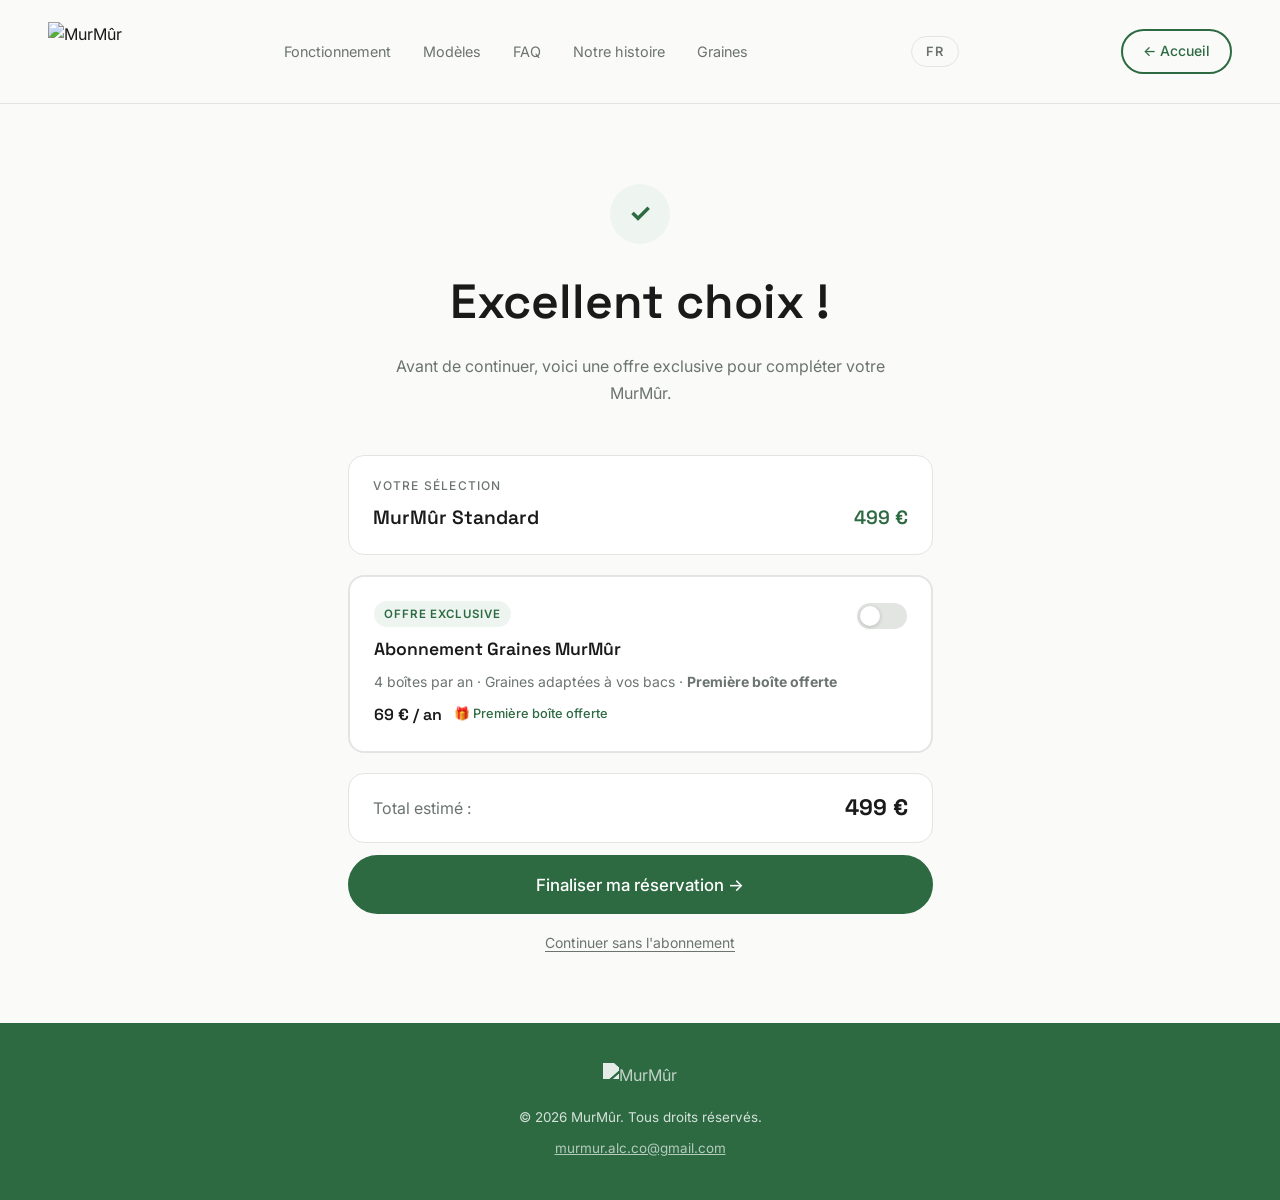
==== acheter.html @ 4f1c6e66 "Add upsell step for seeds subscription + change nav buy button to 'Découvrir nos offres'" ====
<!DOCTYPE html>
<html lang="fr">
<head>
  <!-- Microsoft Clarity -->
  <script type="text/javascript">
    (function(c,l,a,r,i,t,y){
      c[a]=c[a]||function(){(c[a].q=c[a].q||[]).push(arguments)};
      t=l.createElement(r);t.async=1;t.src="https://www.clarity.ms/tag/"+i;
      y=l.getElementsByTagName(r)[0];y.parentNode.insertBefore(t,y);
    })(window, document, "clarity", "script", "w4bcssxmow");
  </script>

  <!-- Google Analytics -->
  <script async src="https://www.googletagmanager.com/gtag/js?id=G-8MD876YLJ8"></script>
  <script>
    window.dataLayer = window.dataLayer || [];
    function gtag(){dataLayer.push(arguments);}
    gtag('js', new Date());
    gtag('config', 'G-8MD876YLJ8');
  </script>

  <meta charset="UTF-8">
  <meta name="viewport" content="width=device-width, initial-scale=1.0">
  <title>MurMûr — Réservez votre place</title>
  <meta name="description" content="MurMûr est en rupture de stock. Réservez votre place dans la liste d'attente et soyez prioritaire à la réouverture — sans paiement, sans engagement.">

  <!-- Open Graph -->
  <meta property="og:type"        content="website">
  <meta property="og:title"       content="MurMûr — Réservez votre place en liste d'attente">
  <meta property="og:description" content="Stock épuisé. Laissez votre email pour être prioritaire dès la réouverture. Sans paiement, sans engagement.">
  <meta property="og:image"       content="https://images.squarespace-cdn.com/content/v1/698b23e59cb1c46717336fae/c76d33d8-d088-4fd1-be5b-008bac863631/CC3C6756-73B8-4911-8CC1-447880434E48.png">
  <meta property="og:url"         content="https://murmûr.com/acheter">
  <meta property="og:locale"      content="fr_BE">

  <!-- Twitter Card -->
  <meta name="twitter:card"        content="summary_large_image">
  <meta name="twitter:title"       content="MurMûr — Réservez votre place en liste d'attente">
  <meta name="twitter:description" content="Stock épuisé. Laissez votre email pour être prioritaire dès la réouverture.">
  <meta name="twitter:image"       content="https://images.squarespace-cdn.com/content/v1/698b23e59cb1c46717336fae/c76d33d8-d088-4fd1-be5b-008bac863631/CC3C6756-73B8-4911-8CC1-447880434E48.png">

  <link rel="preconnect" href="https://fonts.googleapis.com">
  <link rel="preconnect" href="https://fonts.gstatic.com" crossorigin>
  <link href="https://fonts.googleapis.com/css2?family=Space+Grotesk:wght@400;500;600;700&family=Inter:wght@300;400;500&display=swap" rel="stylesheet">
  <link rel="icon" href="pictures/04ac0f89-5815-4c5e-92b9-a5c439f3a001.jpg">
  <link rel="stylesheet" href="murmur.css">
  <link rel="stylesheet" href="acheter.css">
</head>
<body>

  <!-- Nav -->
  <nav class="nav">
    <a href="index.html" class="nav-logo">
      <img src="https://images.squarespace-cdn.com/content/v1/698b23e59cb1c46717336fae/b6ee5876-8ae8-41de-8cf2-f3beba4ea158/IMG_3227.png?format=300w" alt="MurMûr">
    </a>
    <ul class="nav-links">
      <li><a href="index.html#comment"  data-i18n="nav-how">Fonctionnement</a></li>
      <li><a href="index.html#modeles"  data-i18n="nav-models">Modèles</a></li>
      <li><a href="index.html#faq"      data-i18n="nav-faq">FAQ</a></li>
      <li><a href="histoire.html"       data-i18n="nav-story">Notre histoire</a></li>
      <li><a href="graines.html"        data-i18n="nav-seeds">Graines</a></li>
    </ul>
    <button class="lang-toggle" id="lang-toggle" onclick="toggleLang()">EN</button>
    <a href="index.html" class="btn btn-outline btn-sm" data-i18n="nav-back">← Accueil</a>
    <button class="nav-burger" id="nav-burger" aria-label="Menu" onclick="toggleMenu()">
      <span></span><span></span><span></span>
    </button>
  </nav>

  <!-- Step 1: Upsell -->
  <div id="step-upsell">
    <section class="upsell-section">
      <div class="container">
        <div class="upsell-header">
          <div class="upsell-check-icon">✓</div>
          <h1 data-i18n="upsell-title">Excellent choix !</h1>
          <p class="upsell-sub" data-i18n="upsell-sub">Avant de continuer, voici une offre exclusive pour compléter votre MurMûr.</p>
        </div>
        <div class="upsell-inner">
          <!-- Sélection modèle -->
          <div class="upsell-model-card">
            <span class="upsell-your-label" data-i18n="upsell-your-model">Votre sélection</span>
            <div class="upsell-model-row">
              <span class="upsell-model-name" id="upsell-model-name">MurMûr Standard</span>
              <span class="upsell-model-price" id="upsell-model-price">499 €</span>
            </div>
          </div>

          <!-- Addon graines -->
          <div class="upsell-seeds-card" id="upsell-seeds-card">
            <div class="upsell-seeds-top">
              <div class="upsell-seeds-info">
                <div class="upsell-exclusive-badge" data-i18n="upsell-exclusive">Offre exclusive</div>
                <h3 data-i18n="upsell-seeds-title">Abonnement Graines MurMûr</h3>
                <p data-i18n="upsell-seeds-desc">4 boîtes par an · Graines adaptées à vos bacs · <strong>Première boîte offerte</strong></p>
                <p class="upsell-seeds-price-tag">
                  <span data-i18n="upsell-seeds-price">69 € / an</span>
                  <span class="upsell-first-free" data-i18n="upsell-first-free">🎁 Première boîte offerte</span>
                </p>
              </div>
              <label class="seeds-toggle-label">
                <input type="checkbox" id="seeds-addon-toggle" onchange="updateUpsellTotal()">
                <span class="seeds-toggle-track"></span>
              </label>
            </div>
          </div>

          <!-- Total + CTA -->
          <div class="upsell-cta-block">
            <div class="upsell-total-line">
              <span data-i18n="upsell-total-label">Total estimé :</span>
              <strong id="upsell-total">499 €</strong>
            </div>
            <button class="btn btn-primary btn-full btn-lg" onclick="proceedToCheckout()" data-i18n="upsell-cta">
              Finaliser ma réservation →
            </button>
            <button class="upsell-skip-btn" onclick="skipSeeds()" data-i18n="upsell-skip">
              Continuer sans l'abonnement
            </button>
          </div>
        </div>
      </div>
    </section>
  </div>

  <!-- Step 2: Out of stock + liste d'attente -->
  <div id="step-oos" style="display:none">

  <!-- Out of stock -->
  <section class="oos-hero">
    <div class="oos-badge">
      <span class="oos-dot"></span>
      <span data-i18n="oos-badge">Rupture de stock</span>
    </div>
    <h1 data-i18n="oos-h1">Ce modèle est actuellement<br><em>en rupture de stock.</em></h1>
    <p class="oos-sub" data-i18n="oos-sub">MurMûr connaît un succès que nous n'avions pas prévu — notre premier stock est épuisé. La bonne nouvelle : une nouvelle production est en cours. Réservez votre place dès maintenant pour être prioritaire à la réouverture.</p>
  </section>

  <!-- Modèle sélectionné -->
  <section class="oos-model-display">
    <div class="container">
      <div class="oos-model-card" id="selected-model-card">
        <div class="oos-model-img" id="selected-model-img">
          <img src="https://images.squarespace-cdn.com/content/v1/698b23e59cb1c46717336fae/0b062a38-324f-4e89-84af-35bf0128a1d4/70E2B5FA-E317-42F0-BB9D-864DC70AE071.png" alt="MurMûr" id="model-img">
          <div class="oos-overlay">
            <span data-i18n="oos-overlay">Rupture de stock</span>
          </div>
        </div>
        <div class="oos-model-info">
          <span class="oos-label" data-i18n="model-label">Modèle sélectionné</span>
          <h2 id="model-name">MurMûr Standard</h2>
          <p id="model-desc">9 bacs — La vraie expérience potager, sans quitter votre appartement.</p>
          <p class="model-price" id="model-price">499 €</p>
          <p class="oos-notice" data-i18n="model-notice">⏳ Stock épuisé — prochain arrivage en cours de production.</p>
        </div>
      </div>
    </div>
  </section>

  <!-- Sélecteur de modèle -->
  <section class="model-selector" id="model-selector">
    <div class="container">
      <p class="selector-label" data-i18n="sel-label">Changer de modèle :</p>
      <div class="selector-btns">
        <button class="selector-btn"        data-model="starter"  data-i18n="sel-starter">Starter — 299 €</button>
        <button class="selector-btn active" data-model="standard" data-i18n="sel-standard">Standard — 499 €</button>
        <button class="selector-btn"        data-model="facade"   data-i18n="sel-facade">Façade — 699 €</button>
      </div>
    </div>
  </section>

  <!-- Formulaire réservation -->
  <section class="reserve-section">
    <div class="container">
      <div class="reserve-inner">
        <div class="reserve-text">
          <h2 data-i18n="res-title">Réservez votre place.</h2>
          <p  data-i18n="res-sub">Laissez-nous votre email et nous vous prévenons en priorité dès que le stock est disponible. Aucun paiement maintenant — juste votre place dans la liste.</p>
          <ul class="reserve-perks">
            <li data-i18n="perk1">✓ Priorité à la réouverture</li>
            <li data-i18n="perk2">✓ Prix de lancement garanti</li>
            <li data-i18n="perk3">✓ Zéro engagement, annulation libre</li>
            <li data-i18n="perk4">✓ Notification par email dès la mise en vente</li>
          </ul>
        </div>

        <form class="reserve-form" id="reserve-form">
          <h3 data-i18n="form-title">Être notifié(e) en priorité</h3>
          <div class="form-row">
            <input type="text"  name="prenom" data-i18n-ph="ph-prenom" placeholder="Prénom"    required maxlength="60">
            <input type="text"  name="nom"    data-i18n-ph="ph-nom"    placeholder="Nom"       required maxlength="60">
          </div>
          <input type="email" name="email"   data-i18n-ph="ph-email"  placeholder="Votre email" required maxlength="120">
          <input type="hidden" name="modele" id="form-modele" value="standard">
          <input type="hidden" name="abonnement_graines" id="form-seeds-addon" value="non">
          <div class="form-row">
            <select name="habitation">
              <option value=""           data-i18n="hab-label">Type d'habitation</option>
              <option value="appartement" data-i18n="hab-appt">Appartement</option>
              <option value="maison"      data-i18n="hab-maison">Maison</option>
              <option value="autre"       data-i18n="hab-autre">Autre</option>
            </select>
            <select name="modele_choix" id="form-modele-select">
              <option value="starter">Starter — 299 €</option>
              <option value="standard" selected>Standard — 499 €</option>
              <option value="facade">Façade — 699 €</option>
            </select>
          </div>
          <textarea name="message" data-i18n-ph="ph-message" placeholder="Un commentaire ou une question ? (optionnel)" rows="3" maxlength="1000"></textarea>
          <div class="waitlist-counter">
            <span class="waitlist-dot"></span>
            <span><strong id="waitlist-count">11</strong> <span data-i18n="waitlist-text">personnes déjà en file d'attente</span></span>
          </div>
          <button type="submit" class="btn btn-primary btn-full btn-lg" id="btn-reserve" data-i18n="form-btn">
            Réserver ma place — être contacté par email
          </button>
          <p class="form-note" data-i18n="form-note">Sans engagement. Sans paiement. Nous vous écrivons dès que c'est disponible.</p>
        </form>
      </div>
    </div>
  </section>

  </div><!-- /step-oos -->

  <!-- Confirmation -->
  <div class="confirm-overlay" id="confirm-overlay">
    <div class="confirm-box">
      <div class="confirm-icon">✓</div>
      <h2 data-i18n="confirm-title">Votre place est réservée !</h2>
      <p  data-i18n="confirm-text">Merci — vous serez parmi les premiers à être contacté(e) dès que le stock est disponible. On vous écrit à l'adresse que vous avez fournie.</p>
      <a href="index.html" class="btn btn-primary" data-i18n="confirm-btn">Retour au site</a>
    </div>
  </div>

  <!-- Footer -->
  <footer class="footer">
    <div class="container footer-inner">
      <img src="https://images.squarespace-cdn.com/content/v1/698b23e59cb1c46717336fae/b6ee5876-8ae8-41de-8cf2-f3beba4ea158/IMG_3227.png?format=300w" alt="MurMûr" class="footer-logo">
      <p data-i18n="footer-rights">© 2026 MurMûr. Tous droits réservés.</p>
      <p><a href="mailto:murmur.alc.co@gmail.com">murmur.alc.co@gmail.com</a></p>
    </div>
  </footer>

  <script src="acheter.js"></script>
  <script src="i18n.js"></script>
  <script>
    document.addEventListener('DOMContentLoaded', function () {

      // 5. Sélection d'un modèle
      document.querySelectorAll('.selector-btn').forEach(function (btn) {
        btn.addEventListener('click', function () {
          gtag('event', 'modele_selectionne', { event_category: 'achat', event_label: btn.dataset.model });
        });
      });

      // 6. Soumission du formulaire — label = modèle choisi
      var form = document.getElementById('reserve-form');
      if (form) form.addEventListener('submit', function () {
        var modele = document.getElementById('form-modele').value;
        gtag('event', 'reservation_soumise', { event_category: 'conversion', event_label: modele });
      });

      // 9 & 10. Scroll 50% et 100%
      var scroll50 = false, scroll100 = false;
      window.addEventListener('scroll', function () {
        var pct = (window.scrollY + window.innerHeight) / document.documentElement.scrollHeight * 100;
        if (!scroll50 && pct >= 50) {
          scroll50 = true;
          gtag('event', 'scroll_50', { event_category: 'engagement', event_label: '50%' });
        }
        if (!scroll100 && pct >= 99) {
          scroll100 = true;
          gtag('event', 'scroll_100', { event_category: 'engagement', event_label: '100%' });
        }
      });

    });
  </script>
</body>
</html>
---- murmur.css ----
/* === RESET & VARIABLES === */
*, *::before, *::after { box-sizing: border-box; margin: 0; padding: 0; }

:root {
  --green:       #2d6a42;
  --green-hover: #1e4f30;
  --green-light: #eef5f0;
  --green-mid:   #4d8c65;
  --text:        #1a1a1a;
  --text-muted:  #6b7470;
  --bg:          #fafaf8;
  --white:       #ffffff;
  --border:      #e2e5e2;
  --font-heading: 'Space Grotesk', system-ui, -apple-system, sans-serif;
  --font-body:    'Inter', system-ui, -apple-system, sans-serif;
  --shadow-sm: 0 2px 12px rgba(0,0,0,0.06);
  --shadow-md: 0 8px 32px rgba(0,0,0,0.10);
  --radius:    16px;
  --radius-sm: 8px;
  --max-w:     1200px;
}

html { scroll-behavior: smooth; }

body {
  font-family: var(--font-body);
  background: var(--bg);
  color: var(--text);
  line-height: 1.6;
  font-size: 1rem;
}

img { max-width: 100%; display: block; }
a   { text-decoration: none; color: inherit; }
ul  { list-style: none; }

.container {
  max-width: var(--max-w);
  margin: 0 auto;
  padding: 0 2rem;
}

/* === BUTTONS === */
.btn {
  display: inline-flex;
  align-items: center;
  justify-content: center;
  padding: 0.875rem 1.75rem;
  border-radius: 100px;
  font-family: var(--font-body);
  font-size: 0.95rem;
  font-weight: 500;
  cursor: pointer;
  border: 2px solid transparent;
  transition: all 0.2s ease;
  white-space: nowrap;
}

.btn-primary {
  background: var(--green);
  color: var(--white);
  border-color: var(--green);
}
.btn-primary:hover {
  background: var(--green-hover);
  border-color: var(--green-hover);
  transform: translateY(-2px);
  box-shadow: 0 6px 20px rgba(45,90,39,0.28);
}

.btn-outline {
  background: transparent;
  color: var(--green);
  border-color: var(--green);
}
.btn-outline:hover {
  background: var(--green);
  color: var(--white);
  transform: translateY(-2px);
}

.btn-sm   { padding: 0.6rem 1.25rem; font-size: 0.875rem; }
.btn-lg   { padding: 1.1rem 2rem; font-size: 1.05rem; }
.btn-full { width: 100%; }

/* === NAV === */
.nav {
  position: sticky;
  top: 0;
  z-index: 100;
  background: rgba(250,250,248,0.95);
  backdrop-filter: blur(12px);
  -webkit-backdrop-filter: blur(12px);
  border-bottom: 1px solid var(--border);
  display: flex;
  align-items: center;
  justify-content: space-between;
  padding: 1.4rem 3rem;
  gap: 2rem;
}

.nav-logo img {
  height: 58px;
  width: auto;
}

.nav-links {
  display: flex;
  gap: 2rem;
  font-size: 0.9rem;
}
.nav-links a {
  color: var(--text-muted);
  transition: color 0.2s;
}
.nav-links a:hover { color: var(--text); }

/* === HERO === */
.hero {
  display: grid;
  grid-template-columns: 1fr 1fr;
  height: calc(100vh - 104px);
  min-height: 480px;
  max-height: 780px;
  background: var(--white);
  overflow: hidden;
}

.hero-text {
  display: flex;
  flex-direction: column;
  justify-content: center;
  padding: 2rem 3rem 2rem 4rem;
  gap: 1.25rem;
}

.hero-tag {
  font-size: 0.78rem;
  font-weight: 500;
  text-transform: uppercase;
  letter-spacing: 0.14em;
  color: var(--green-mid);
  background: var(--green-light);
  padding: 0.4rem 0.9rem;
  border-radius: 100px;
  width: fit-content;
}

.hero-text h1 {
  font-family: var(--font-heading);
  font-size: clamp(2.8rem, 5vw, 4.5rem);
  font-weight: 600;
  line-height: 1.1;
  color: var(--text);
}
.hero-text h1 em {
  color: var(--green);
  font-style: normal;
  font-weight: 700;
}

.hero-sub {
  font-size: 1.1rem;
  color: var(--text-muted);
  max-width: 440px;
  line-height: 1.75;
}

.hero-ctas {
  display: flex;
  gap: 1rem;
  flex-wrap: wrap;
}

.hero-visual {
  position: relative;
  overflow: hidden;
  background: var(--green-light);
}
.hero-visual img {
  width: 100%;
  height: 100%;
  object-fit: cover;
  object-position: center;
}
.hero-img-flip {
  transform: scaleX(-1);
}

/* === WAITLIST COUNTER === */
.waitlist-counter {
  display: flex;
  align-items: center;
  gap: 0.55rem;
  font-size: 0.85rem;
  color: var(--text-muted);
}
.waitlist-counter strong {
  color: var(--text);
}
.waitlist-dot {
  width: 8px;
  height: 8px;
  background: var(--green);
  border-radius: 50%;
  flex-shrink: 0;
  animation: wl-pulse 2s ease-in-out infinite;
}
@keyframes wl-pulse {
  0%, 100% { opacity: 1; transform: scale(1); }
  50%       { opacity: 0.4; transform: scale(1.4); }
}

/* === BENEFITS === */
.benefits {
  padding: 5rem 0;
  background: var(--bg);
}
.benefits h2 {
  font-family: var(--font-heading);
  font-size: clamp(2rem, 4vw, 3rem);
  font-weight: 600;
  margin-bottom: 3rem;
  text-align: center;
}
.benefits-grid {
  display: grid;
  grid-template-columns: repeat(3, 1fr);
  gap: 1.25rem;
}
.benefit-item {
  background: var(--white);
  border-radius: var(--radius);
  padding: 2rem 1.5rem;
  border: 1px solid var(--border);
  transition: transform 0.25s, box-shadow 0.25s;
}
.benefit-item:hover {
  transform: translateY(-5px);
  box-shadow: var(--shadow-md);
}
.benefit-icon {
  width: 44px;
  height: 44px;
  background: var(--green-light);
  border-radius: 10px;
  display: flex;
  align-items: center;
  justify-content: center;
  margin-bottom: 1rem;
  color: var(--green);
  flex-shrink: 0;
}
.benefit-item h3 { font-size: 0.95rem; font-weight: 500; margin-bottom: 0.4rem; }
.benefit-item p  { font-size: 0.875rem; color: var(--text-muted); line-height: 1.65; }

/* === HOW IT WORKS === */
.how {
  padding: 5rem 0;
  background: var(--white);
}
.how-inner {
  display: grid;
  grid-template-columns: 1fr 1fr;
  gap: 5rem;
  align-items: center;
}
.how-text h2 {
  font-family: var(--font-heading);
  font-size: clamp(2rem, 4vw, 3rem);
  font-weight: 600;
  margin-bottom: 2.5rem;
}
.steps { display: flex; flex-direction: column; gap: 2.25rem; }
.step  { display: flex; gap: 1.5rem; align-items: flex-start; }
.step-num {
  font-family: var(--font-heading);
  font-size: 2.75rem;
  font-weight: 600;
  line-height: 1;
  flex-shrink: 0;
  width: 3rem;
  -webkit-text-stroke: 2px var(--green);
  color: transparent;
}
.step h3 { font-size: 1rem; font-weight: 500; margin-bottom: 0.3rem; }
.step p  { font-size: 0.875rem; color: var(--text-muted); line-height: 1.65; }

.how-visual {
  background: var(--green-light);
  border-radius: 24px;
  padding: 2.5rem;
  display: flex;
  align-items: center;
  justify-content: center;
}
.how-visual img {
  border-radius: 16px;
  box-shadow: var(--shadow-md);
  width: 100%;
  height: auto;
  max-height: 460px;
  object-fit: contain;
}

/* === MODELS === */
.models {
  padding: 5rem 0;
  background: var(--bg);
}
.models h2 {
  font-family: var(--font-heading);
  font-size: clamp(2rem, 4vw, 3rem);
  font-weight: 600;
  text-align: center;
  margin-bottom: 0.6rem;
}
.section-sub {
  text-align: center;
  color: var(--text-muted);
  font-size: 0.95rem;
  margin-bottom: 3rem;
}
.model-cards {
  display: grid;
  grid-template-columns: repeat(3, 1fr);
  gap: 1.5rem;
  align-items: start;
}
.model-card {
  background: var(--white);
  border-radius: var(--radius);
  border: 1px solid var(--border);
  overflow: hidden;
  transition: transform 0.25s, box-shadow 0.25s;
}
.model-card:hover {
  transform: translateY(-6px);
  box-shadow: var(--shadow-md);
}
.model-featured {
  border-color: var(--green);
  box-shadow: 0 0 0 2px var(--green);
}

.model-img {
  height: 240px;
  overflow: hidden;
  background: var(--green-light);
}
.model-img img {
  width: 100%;
  height: 100%;
  object-fit: cover;
  transition: transform 0.5s ease;
}
.model-card:hover .model-img img { transform: scale(1.06); }

.model-body {
  padding: 1.5rem;
  display: flex;
  flex-direction: column;
  gap: 0.65rem;
}

.model-badge {
  font-size: 0.72rem;
  font-weight: 500;
  text-transform: uppercase;
  letter-spacing: 0.09em;
  color: var(--green);
  background: var(--green-light);
  padding: 0.3rem 0.7rem;
  border-radius: 100px;
  width: fit-content;
}
.badge-featured {
  background: var(--green);
  color: var(--white);
}

.model-colors {
  display: flex;
  align-items: center;
  gap: 0.4rem;
}
.color-swatch {
  width: 16px;
  height: 16px;
  border-radius: 50%;
  display: inline-block;
  border: 1.5px solid #ccc;
  flex-shrink: 0;
}
.swatch-noir  { background: #1a1a1a; border-color: #1a1a1a; }
.swatch-blanc { background: #ffffff; border-color: #ccc; }
.swatch-gris  { background: #8a8a8a; border-color: #8a8a8a; }
.color-label  { font-size: 0.78rem; color: var(--text-muted); margin-left: 0.2rem; }
.color-swatch[data-color] { position: relative; cursor: pointer; }
.color-swatch[data-color]::after {
  content: attr(data-color);
  position: absolute;
  bottom: calc(100% + 6px);
  left: 50%;
  transform: translateX(-50%);
  background: var(--text);
  color: var(--white);
  font-size: 0.72rem;
  font-family: var(--font-body);
  padding: 0.25rem 0.5rem;
  border-radius: 4px;
  white-space: nowrap;
  pointer-events: none;
  opacity: 0;
  transition: opacity 0.15s;
}
.color-swatch[data-color]:hover::after { opacity: 1; }
.color-active {
  box-shadow: 0 0 0 2px var(--white), 0 0 0 3.5px var(--text);
  transform: scale(1.15);
}

.models-adapt-note {
  display: flex;
  align-items: flex-start;
  gap: 0.85rem;
  background: var(--green-light);
  border: 1px solid var(--border);
  border-left: 3px solid var(--green);
  border-radius: var(--radius-sm);
  padding: 1rem 1.25rem;
  margin-bottom: 2.5rem;
  max-width: 680px;
  margin-left: auto;
  margin-right: auto;
}
.models-adapt-icon { font-size: 1.25rem; flex-shrink: 0; margin-top: 0.05rem; }
.models-adapt-note p { font-size: 0.88rem; color: var(--text-muted); line-height: 1.65; }
.models-adapt-note strong { color: var(--text); font-weight: 500; }

.model-body h3 {
  font-family: var(--font-heading);
  font-size: 1.4rem;
  font-weight: 600;
}
.model-body p { font-size: 0.875rem; color: var(--text-muted); line-height: 1.6; }
.model-price  { font-family: var(--font-heading); font-size: 1.6rem !important; font-weight: 600; color: var(--text) !important; }

/* === REVIEWS === */
.reviews {
  padding: 4rem 0 5rem;
  background: var(--bg);
}
.reviews-grid {
  display: grid;
  grid-template-columns: repeat(4, 1fr);
  gap: 1.25rem;
}
.review-card {
  background: var(--white);
  border: 1px solid var(--border);
  border-radius: var(--radius);
  padding: 1.5rem;
  display: flex;
  flex-direction: column;
  gap: 0.85rem;
}
.review-stars {
  color: #f5a623;
  font-size: 0.95rem;
  letter-spacing: 0.05em;
}
.review-text {
  font-size: 0.875rem;
  color: var(--text);
  line-height: 1.7;
  flex: 1;
}
.review-author {
  display: flex;
  align-items: center;
  gap: 0.75rem;
  margin-top: 0.25rem;
}
.review-avatar {
  width: 36px;
  height: 36px;
  border-radius: 50%;
  background: var(--green-light);
  color: var(--green);
  font-family: var(--font-heading);
  font-weight: 600;
  font-size: 0.9rem;
  display: flex;
  align-items: center;
  justify-content: center;
  flex-shrink: 0;
}
.review-name     { font-size: 0.85rem; font-weight: 500; }
.review-location { font-size: 0.78rem; color: var(--text-muted); }

@media (max-width: 1024px) {
  .reviews-grid { grid-template-columns: repeat(2, 1fr); }
}
@media (max-width: 768px) {
  .reviews-grid { grid-template-columns: 1fr 1fr; gap: 0.85rem; }
  .review-card  { padding: 1.25rem 1rem; }
}

/* === SPECS === */
.specs {
  padding: 5rem 0;
  background: var(--white);
}
.specs-inner {
  display: grid;
  grid-template-columns: 1fr 1.2fr;
  gap: 5rem;
  align-items: start;
}
.specs-tag {
  display: inline-block;
  font-size: 0.75rem;
  font-weight: 500;
  text-transform: uppercase;
  letter-spacing: 0.14em;
  color: var(--green-mid);
  background: var(--green-light);
  padding: 0.35rem 0.85rem;
  border-radius: 100px;
  margin-bottom: 1rem;
}
.specs-text h2 {
  font-family: var(--font-heading);
  font-size: clamp(1.8rem, 3.5vw, 2.6rem);
  font-weight: 600;
  margin-bottom: 1.25rem;
  line-height: 1.2;
}
.specs-text p {
  font-size: 0.92rem;
  color: var(--text-muted);
  line-height: 1.75;
  margin-bottom: 0.85rem;
}
.specs-cards {
  display: grid;
  grid-template-columns: 1fr 1fr;
  gap: 0.85rem;
}
.spec-card {
  background: var(--bg);
  border: 1px solid var(--border);
  border-radius: var(--radius-sm);
  padding: 1.25rem 1rem;
  display: flex;
  flex-direction: column;
  gap: 0.3rem;
}
.spec-card-highlight {
  background: var(--green);
  border-color: var(--green);
  grid-column: 1 / -1;
  flex-direction: row;
  align-items: baseline;
  gap: 0.5rem;
  flex-wrap: wrap;
  padding: 1.5rem 1.5rem;
}
.spec-card-highlight .spec-value {
  color: var(--white);
  font-size: 2.2rem;
}
.spec-card-highlight .spec-unit {
  color: rgba(255,255,255,0.7);
  font-size: 1rem;
  font-weight: 400;
  margin-right: auto;
}
.spec-card-highlight .spec-label {
  color: rgba(255,255,255,0.75);
  font-size: 0.82rem;
  width: 100%;
}
.spec-value {
  font-family: var(--font-heading);
  font-size: 1.5rem;
  font-weight: 600;
  color: var(--text);
  line-height: 1;
}
.spec-unit {
  display: none;
}
.spec-label {
  font-size: 0.8rem;
  color: var(--text-muted);
  line-height: 1.45;
}

@media (max-width: 768px) {
  .specs-inner { grid-template-columns: 1fr; gap: 2.5rem; }
}

/* === FAQ === */
.faq-section {
  padding: 5rem 0;
  background: var(--bg);
}
.faq-section h2 {
  font-family: var(--font-heading);
  font-size: clamp(2rem, 4vw, 3rem);
  font-weight: 600;
  text-align: center;
  margin-bottom: 3rem;
}
.faq-list {
  max-width: 700px;
  margin: 0 auto;
  border: 1px solid var(--border);
  border-radius: var(--radius);
  overflow: hidden;
}
.faq-item { background: var(--white); border-top: 1px solid var(--border); }
.faq-item:first-child { border-top: none; }

.faq-question {
  width: 100%;
  padding: 1.25rem 1.5rem;
  text-align: left;
  background: none;
  border: none;
  font-family: var(--font-body);
  font-size: 0.93rem;
  font-weight: 500;
  color: var(--text);
  cursor: pointer;
  display: flex;
  justify-content: space-between;
  align-items: center;
  gap: 1rem;
  transition: background 0.15s;
}
.faq-question::after {
  content: '+';
  font-size: 1.3rem;
  color: var(--green);
  transition: transform 0.3s ease;
  flex-shrink: 0;
  line-height: 1;
}
.faq-item.open .faq-question::after { transform: rotate(45deg); }
.faq-question:hover { background: var(--bg); }

.faq-answer {
  max-height: 0;
  overflow: hidden;
  transition: max-height 0.35s ease;
}
.faq-item.open .faq-answer { max-height: 200px; }
.faq-answer p {
  padding: 0 1.5rem 1.4rem;
  font-size: 0.88rem;
  color: var(--text-muted);
  line-height: 1.75;
}

/* === RESERVATION === */
.reservation {
  padding: 5rem 0;
  background: var(--white);
}
.reservation-inner {
  display: grid;
  grid-template-columns: 1fr 1.5fr;
  gap: 5rem;
  align-items: start;
}
.reservation-text h2 {
  font-family: var(--font-heading);
  font-size: clamp(2rem, 4vw, 3rem);
  font-weight: 600;
  margin-bottom: 1rem;
}
.reservation-text p {
  color: var(--text-muted);
  line-height: 1.75;
  margin-bottom: 1.25rem;
  font-size: 0.93rem;
}
.contact-info {
  background: var(--bg);
  border: 1px solid var(--border);
  border-radius: var(--radius-sm);
  padding: 1rem 1.25rem;
  font-size: 0.875rem;
  color: var(--text-muted);
  line-height: 1.9;
}

.reservation-form { display: flex; flex-direction: column; gap: 1rem; }
.form-row { display: grid; grid-template-columns: 1fr 1fr; gap: 1rem; }

.reservation-form input,
.reservation-form select {
  width: 100%;
  padding: 0.875rem 1rem;
  border-radius: var(--radius-sm);
  border: 1px solid var(--border);
  font-family: var(--font-body);
  font-size: 0.9rem;
  color: var(--text);
  background: var(--bg);
  transition: border-color 0.2s, box-shadow 0.2s, background 0.2s;
}
.reservation-form input:focus,
.reservation-form select:focus {
  outline: none;
  border-color: var(--green);
  box-shadow: 0 0 0 3px rgba(45,90,39,0.1);
  background: var(--white);
}
.reservation-form select { appearance: none; background-image: url("data:image/svg+xml,%3Csvg xmlns='http://www.w3.org/2000/svg' width='12' height='8' fill='none'%3E%3Cpath d='M1 1l5 5 5-5' stroke='%236b7c69' stroke-width='1.5' stroke-linecap='round' stroke-linejoin='round'/%3E%3C/svg%3E"); background-repeat: no-repeat; background-position: right 1rem center; padding-right: 2.5rem; }

.form-note { font-size: 0.78rem; color: var(--text-muted); text-align: center; }

/* === FOOTER === */
.footer {
  padding: 2.5rem 0;
  background: var(--green);
  color: rgba(255,255,255,0.8);
}
.footer-inner {
  display: flex;
  flex-direction: column;
  align-items: center;
  gap: 0.6rem;
  text-align: center;
}
.footer-logo {
  height: 34px;
  width: auto;
  filter: brightness(0) invert(1);
  opacity: 0.88;
}
.footer-inner p { font-size: 0.84rem; }
.footer-inner a { color: rgba(255,255,255,0.65); text-decoration: underline; }
.footer-inner a:hover { color: white; }

/* === CTA FINALE === */
.cta-finale {
  background: var(--green);
  padding: 5rem 2rem;
}
.cta-finale-inner {
  text-align: center;
  display: flex;
  flex-direction: column;
  align-items: center;
  gap: 1.25rem;
}
.cta-finale h2 {
  font-family: var(--font-heading);
  font-size: clamp(2rem, 4vw, 3rem);
  font-weight: 600;
  color: white;
}
.cta-finale p {
  color: rgba(255,255,255,0.82);
  font-size: 1rem;
  max-width: 500px;
  line-height: 1.7;
}
.btn-white {
  background: white;
  color: var(--green);
  border-color: white;
  font-weight: 500;
}
.btn-white:hover {
  background: var(--green-light);
  border-color: var(--green-light);
  transform: translateY(-2px);
  box-shadow: 0 6px 20px rgba(0,0,0,0.15);
}

/* === SCROLL REVEAL === */
.reveal {
  opacity: 0;
  transform: translateY(20px);
  transition: opacity 0.55s ease, transform 0.55s ease;
}
.reveal.visible {
  opacity: 1;
  transform: none;
}

/* === BURGER MENU === */
.nav-burger {
  display: none;
  flex-direction: column;
  justify-content: center;
  gap: 5px;
  background: none;
  border: none;
  cursor: pointer;
  padding: 6px 4px;
  flex-shrink: 0;
}
.nav-burger span {
  display: block;
  width: 22px;
  height: 2px;
  background: var(--text);
  border-radius: 2px;
  transition: transform 0.25s ease, opacity 0.2s ease;
}
.nav-burger.open span:nth-child(1) { transform: translateY(7px) rotate(45deg); }
.nav-burger.open span:nth-child(2) { opacity: 0; }
.nav-burger.open span:nth-child(3) { transform: translateY(-7px) rotate(-45deg); }

/* === RESPONSIVE === */
@media (max-width: 1024px) {
  .benefits-grid { grid-template-columns: repeat(2, 1fr); }

  /* Nav : affiche le burger, cache les liens */
  .nav-burger { display: flex; }
  .nav {
    flex-wrap: wrap;
    padding: 0.75rem 1.25rem;
    gap: 0.5rem;
  }
  .nav-logo img     { height: 38px; }
  .lang-toggle      { padding: 0.35rem 0.65rem; font-size: 0.75rem; }
  .nav .btn-sm      { padding: 0.5rem 0.9rem;   font-size: 0.8rem; }
  .nav-links {
    display: none;
    order: 10;
    width: 100%;
    flex-direction: column;
    gap: 0;
    margin-top: 0.5rem;
    padding-top: 0.5rem;
    border-top: 1px solid var(--border);
    font-size: 1rem;
  }
  .nav-links.nav-open { display: flex; }
  .nav-links li { border-bottom: 1px solid var(--border); }
  .nav-links li:last-child { border-bottom: none; }
  .nav-links a {
    display: block;
    padding: 0.875rem 0;
    color: var(--text) !important;
    font-size: 0.975rem;
  }
}

@media (max-width: 768px) {
  .nav {
    padding: 0.65rem 1rem;
    gap: 0.4rem;
  }
  .nav-logo img { height: 32px; }

  .hero {
    grid-template-columns: 1fr;
    min-height: auto;
  }
  .hero-text { padding: 3rem 1.5rem 2rem; }
  .hero-visual { height: 340px; }

  .description { padding: 3rem 1.5rem; }

  .benefits-grid { grid-template-columns: repeat(2, 1fr); }
  .model-cards   { grid-template-columns: 1fr; }

  .model-featured { box-shadow: none; }

  .how-inner,
  .lifestyle-inner,
  .reservation-inner {
    grid-template-columns: 1fr;
    gap: 2.5rem;
  }

  .how-visual {
    padding: 1.5rem;
    height: auto;
  }
  .lifestyle-visual { height: 280px; }

  .spec-card-highlight .spec-value { font-size: 1.5rem; }

  .form-row { grid-template-columns: 1fr; }

  .reassurance-grid { gap: 1.75rem; }

  .container { padding: 0 1.25rem; }
}

/* === LANG TOGGLE === */
.lang-toggle {
  font-family: var(--font-body);
  font-size: 0.8rem;
  font-weight: 600;
  letter-spacing: 0.05em;
  color: var(--text-muted);
  background: transparent;
  border: 1px solid var(--border);
  border-radius: 100px;
  padding: 0.45rem 0.9rem;
  cursor: pointer;
  transition: border-color 0.2s, color 0.2s;
}
.lang-toggle:hover {
  border-color: var(--green);
  color: var(--green);
}
---- acheter.css ----
/* === UPSELL STEP === */

.upsell-section {
  background: var(--bg);
  padding: 5rem 2rem 4rem;
  min-height: 100vh;
  display: flex;
  align-items: center;
}

.upsell-header {
  text-align: center;
  margin-bottom: 3rem;
}

.upsell-check-icon {
  display: inline-flex;
  align-items: center;
  justify-content: center;
  width: 60px;
  height: 60px;
  background: var(--green-light);
  color: var(--green);
  border-radius: 50%;
  font-size: 1.6rem;
  font-weight: 700;
  margin-bottom: 1.25rem;
}

.upsell-header h1 {
  font-family: var(--font-heading);
  font-size: clamp(2rem, 4vw, 3rem);
  font-weight: 600;
  color: var(--text);
  margin-bottom: 0.75rem;
}

.upsell-sub {
  font-size: 1rem;
  color: var(--text-muted);
  max-width: 520px;
  margin: 0 auto;
  line-height: 1.7;
}

.upsell-inner {
  display: flex;
  flex-direction: column;
  gap: 1.25rem;
  max-width: 600px;
  margin: 0 auto;
}

/* Model summary card */
.upsell-model-card {
  background: var(--white);
  border: 1px solid var(--border);
  border-radius: var(--radius);
  padding: 1.25rem 1.5rem;
  display: flex;
  flex-direction: column;
  gap: 0.5rem;
}

.upsell-your-label {
  font-size: 0.75rem;
  font-weight: 500;
  text-transform: uppercase;
  letter-spacing: 0.1em;
  color: var(--text-muted);
}

.upsell-model-row {
  display: flex;
  align-items: center;
  justify-content: space-between;
  gap: 1rem;
}

.upsell-model-name {
  font-family: var(--font-heading);
  font-size: 1.2rem;
  font-weight: 600;
  color: var(--text);
}

.upsell-model-price {
  font-family: var(--font-heading);
  font-size: 1.2rem;
  font-weight: 600;
  color: var(--green);
}

/* Seeds addon card */
.upsell-seeds-card {
  background: var(--white);
  border: 2px solid var(--border);
  border-radius: var(--radius);
  padding: 1.5rem;
  transition: border-color 0.2s, box-shadow 0.2s;
  cursor: pointer;
}

.upsell-seeds-card.selected {
  border-color: var(--green);
  box-shadow: 0 0 0 4px rgba(45,90,39,0.08);
}

.upsell-seeds-top {
  display: flex;
  align-items: flex-start;
  gap: 1.25rem;
}

.upsell-seeds-info {
  flex: 1;
  display: flex;
  flex-direction: column;
  gap: 0.5rem;
}

.upsell-exclusive-badge {
  display: inline-block;
  background: var(--green-light);
  color: var(--green);
  font-size: 0.72rem;
  font-weight: 600;
  text-transform: uppercase;
  letter-spacing: 0.08em;
  padding: 0.25rem 0.65rem;
  border-radius: 100px;
  width: fit-content;
}

.upsell-seeds-info h3 {
  font-family: var(--font-heading);
  font-size: 1.1rem;
  font-weight: 600;
  color: var(--text);
}

.upsell-seeds-info p {
  font-size: 0.875rem;
  color: var(--text-muted);
  line-height: 1.6;
}

.upsell-seeds-price-tag {
  display: flex;
  align-items: center;
  gap: 0.75rem;
  flex-wrap: wrap;
}

.upsell-seeds-price-tag span:first-child {
  font-family: var(--font-heading);
  font-size: 1rem;
  font-weight: 600;
  color: var(--text);
}

.upsell-first-free {
  font-size: 0.8rem !important;
  color: var(--green) !important;
  font-weight: 500 !important;
}

/* Toggle switch */
.seeds-toggle-label {
  position: relative;
  display: inline-block;
  cursor: pointer;
  flex-shrink: 0;
  margin-top: 2px;
}

.seeds-toggle-label input {
  opacity: 0;
  width: 0;
  height: 0;
  position: absolute;
}

.seeds-toggle-track {
  display: block;
  width: 50px;
  height: 26px;
  background: var(--border);
  border-radius: 100px;
  transition: background 0.2s;
  position: relative;
}

.seeds-toggle-track::after {
  content: '';
  position: absolute;
  top: 3px;
  left: 3px;
  width: 20px;
  height: 20px;
  background: white;
  border-radius: 50%;
  transition: transform 0.2s;
  box-shadow: 0 1px 4px rgba(0,0,0,0.2);
}

.seeds-toggle-label input:checked + .seeds-toggle-track {
  background: var(--green);
}

.seeds-toggle-label input:checked + .seeds-toggle-track::after {
  transform: translateX(24px);
}

/* Total + CTA block */
.upsell-cta-block {
  display: flex;
  flex-direction: column;
  gap: 0.75rem;
}

.upsell-total-line {
  display: flex;
  align-items: center;
  justify-content: space-between;
  padding: 1rem 1.5rem;
  background: var(--white);
  border: 1px solid var(--border);
  border-radius: var(--radius);
  font-size: 1rem;
  color: var(--text-muted);
}

.upsell-total-line strong {
  font-family: var(--font-heading);
  font-size: 1.4rem;
  font-weight: 700;
  color: var(--text);
}

.upsell-skip-btn {
  background: none;
  border: none;
  color: var(--text-muted);
  font-size: 0.875rem;
  font-family: var(--font-body);
  cursor: pointer;
  text-align: center;
  padding: 0.5rem;
  text-decoration: underline;
  text-underline-offset: 3px;
  transition: color 0.15s;
}

.upsell-skip-btn:hover {
  color: var(--text);
}

@media (max-width: 768px) {
  .upsell-section { padding: 4rem 1.25rem 3rem; }
  .upsell-seeds-top { flex-wrap: wrap; }
}

/* === ACHETER PAGE === */

/* Out of stock hero */
.oos-hero {
  background: var(--white);
  text-align: center;
  padding: 5rem 2rem 3rem;
}

.oos-badge {
  display: inline-flex;
  align-items: center;
  gap: 0.5rem;
  background: #fff3f3;
  color: #c0392b;
  border: 1px solid #f5c6c6;
  border-radius: 100px;
  padding: 0.45rem 1rem;
  font-size: 0.8rem;
  font-weight: 500;
  text-transform: uppercase;
  letter-spacing: 0.1em;
  margin-bottom: 1.5rem;
}

.oos-dot {
  width: 8px;
  height: 8px;
  background: #e74c3c;
  border-radius: 50%;
  animation: pulse 1.5s ease-in-out infinite;
}

@keyframes pulse {
  0%, 100% { opacity: 1; transform: scale(1); }
  50%       { opacity: 0.5; transform: scale(1.3); }
}

.oos-hero h1 {
  font-family: var(--font-heading);
  font-size: clamp(2.2rem, 5vw, 3.8rem);
  font-weight: 600;
  line-height: 1.2;
  color: var(--text);
  max-width: 700px;
  margin: 0 auto 1.25rem;
}
.oos-hero h1 em { color: #c0392b; font-style: italic; }

.oos-sub {
  font-size: 1.05rem;
  color: var(--text-muted);
  max-width: 580px;
  margin: 0 auto;
  line-height: 1.75;
}

/* Model display */
.oos-model-display {
  padding: 3rem 0 2rem;
  background: var(--bg);
}

.oos-model-card {
  display: grid;
  grid-template-columns: 420px 1fr;
  gap: 3rem;
  align-items: center;
  background: var(--white);
  border-radius: var(--radius);
  border: 1px solid var(--border);
  overflow: hidden;
  max-width: 860px;
  margin: 0 auto;
}

.oos-model-img {
  position: relative;
  height: 340px;
  background: var(--green-light);
}
.oos-model-img img {
  width: 100%;
  height: 100%;
  object-fit: cover;
  filter: grayscale(40%);
}
.oos-overlay {
  position: absolute;
  inset: 0;
  background: rgba(0,0,0,0.35);
  display: flex;
  align-items: center;
  justify-content: center;
}
.oos-overlay span {
  background: #e74c3c;
  color: white;
  font-size: 0.85rem;
  font-weight: 500;
  text-transform: uppercase;
  letter-spacing: 0.1em;
  padding: 0.5rem 1.25rem;
  border-radius: 100px;
}

.oos-model-info {
  padding: 2rem 2.5rem 2rem 0;
  display: flex;
  flex-direction: column;
  gap: 0.75rem;
}
.oos-label {
  font-size: 0.78rem;
  font-weight: 500;
  text-transform: uppercase;
  letter-spacing: 0.1em;
  color: var(--text-muted);
}
.oos-model-info h2 {
  font-family: var(--font-heading);
  font-size: 2rem;
  font-weight: 600;
}
.oos-model-info p { font-size: 0.9rem; color: var(--text-muted); line-height: 1.6; }
.oos-notice {
  background: #fffbf0;
  border: 1px solid #f0d58c;
  border-radius: var(--radius-sm);
  padding: 0.75rem 1rem;
  font-size: 0.85rem !important;
  color: #856404 !important;
}

/* Model selector */
.model-selector {
  padding: 1.5rem 0 2.5rem;
  background: var(--bg);
}
.selector-label {
  text-align: center;
  font-size: 0.85rem;
  color: var(--text-muted);
  margin-bottom: 0.75rem;
}
.selector-btns {
  display: flex;
  justify-content: center;
  gap: 0.75rem;
  flex-wrap: wrap;
}
.selector-btn {
  padding: 0.6rem 1.25rem;
  border-radius: 100px;
  border: 1.5px solid var(--border);
  background: var(--white);
  font-family: var(--font-body);
  font-size: 0.875rem;
  color: var(--text-muted);
  cursor: pointer;
  transition: all 0.2s;
}
.selector-btn:hover { border-color: var(--green); color: var(--green); }
.selector-btn.active {
  background: var(--green);
  border-color: var(--green);
  color: white;
}

/* Reservation form */
.reserve-section {
  padding: 4rem 0 5rem;
  background: var(--white);
}
.reserve-inner {
  display: grid;
  grid-template-columns: 1fr 1.4fr;
  gap: 5rem;
  align-items: start;
  max-width: 960px;
  margin: 0 auto;
}
.reserve-text h2 {
  font-family: var(--font-heading);
  font-size: clamp(1.8rem, 4vw, 2.6rem);
  font-weight: 600;
  margin-bottom: 1rem;
}
.reserve-text p {
  font-size: 0.93rem;
  color: var(--text-muted);
  line-height: 1.75;
  margin-bottom: 1.5rem;
}
.reserve-perks {
  display: flex;
  flex-direction: column;
  gap: 0.6rem;
}
.reserve-perks li {
  font-size: 0.875rem;
  color: var(--text-muted);
  padding: 0.6rem 0.9rem;
  background: var(--green-light);
  border-radius: var(--radius-sm);
}

.reserve-form {
  background: var(--bg);
  border: 1px solid var(--border);
  border-radius: var(--radius);
  padding: 2rem;
  display: flex;
  flex-direction: column;
  gap: 1rem;
}
.reserve-form h3 {
  font-family: var(--font-heading);
  font-size: 1.4rem;
  font-weight: 600;
  margin-bottom: 0.25rem;
}
.reserve-form input,
.reserve-form select,
.reserve-form textarea {
  width: 100%;
  padding: 0.875rem 1rem;
  border-radius: var(--radius-sm);
  border: 1px solid var(--border);
  font-family: var(--font-body);
  font-size: 0.9rem;
  color: var(--text);
  background: var(--white);
  transition: border-color 0.2s, box-shadow 0.2s;
}
.reserve-form input:focus,
.reserve-form select:focus,
.reserve-form textarea:focus {
  outline: none;
  border-color: var(--green);
  box-shadow: 0 0 0 3px rgba(45,90,39,0.1);
}
.reserve-form select {
  appearance: none;
  background-image: url("data:image/svg+xml,%3Csvg xmlns='http://www.w3.org/2000/svg' width='12' height='8' fill='none'%3E%3Cpath d='M1 1l5 5 5-5' stroke='%236b7c69' stroke-width='1.5' stroke-linecap='round' stroke-linejoin='round'/%3E%3C/svg%3E");
  background-repeat: no-repeat;
  background-position: right 1rem center;
  padding-right: 2.5rem;
}
.reserve-form textarea { resize: vertical; min-height: 90px; }

/* Confirmation overlay */
.confirm-overlay {
  display: none;
  position: fixed;
  inset: 0;
  background: rgba(0,0,0,0.55);
  backdrop-filter: blur(4px);
  z-index: 200;
  align-items: center;
  justify-content: center;
}
.confirm-overlay.show { display: flex; }
.confirm-box {
  background: var(--white);
  border-radius: var(--radius);
  padding: 3rem 2.5rem;
  text-align: center;
  max-width: 440px;
  width: 90%;
  display: flex;
  flex-direction: column;
  align-items: center;
  gap: 1rem;
  animation: popIn 0.3s ease;
}
@keyframes popIn {
  from { transform: scale(0.9); opacity: 0; }
  to   { transform: scale(1); opacity: 1; }
}
.confirm-icon {
  width: 56px;
  height: 56px;
  background: var(--green-light);
  color: var(--green);
  border-radius: 50%;
  display: flex;
  align-items: center;
  justify-content: center;
  font-size: 1.5rem;
  font-weight: 700;
}
.confirm-box h2 {
  font-family: var(--font-heading);
  font-size: 1.8rem;
  font-weight: 600;
}
.confirm-box p {
  font-size: 0.9rem;
  color: var(--text-muted);
  line-height: 1.7;
}

/* CTA finale */
.cta-finale {
  background: var(--green);
  padding: 4rem 2rem;
}
.cta-finale-inner {
  text-align: center;
  display: flex;
  flex-direction: column;
  align-items: center;
  gap: 1.25rem;
}
.cta-finale h2 {
  font-family: var(--font-heading);
  font-size: clamp(2rem, 4vw, 3rem);
  font-weight: 600;
  color: white;
}
.cta-finale p {
  color: rgba(255,255,255,0.82);
  font-size: 1rem;
  max-width: 500px;
  line-height: 1.7;
}
.btn-white {
  background: white;
  color: var(--green);
  border-color: white;
  font-weight: 500;
}
.btn-white:hover {
  background: var(--green-light);
  border-color: var(--green-light);
  transform: translateY(-2px);
  box-shadow: 0 6px 20px rgba(0,0,0,0.15);
}

/* Responsive */
@media (max-width: 768px) {
  .oos-model-card {
    grid-template-columns: 1fr;
  }
  .oos-model-img { height: 260px; }
  .oos-model-info { padding: 1.5rem; }
  .reserve-inner { grid-template-columns: 1fr; gap: 2.5rem; }
}
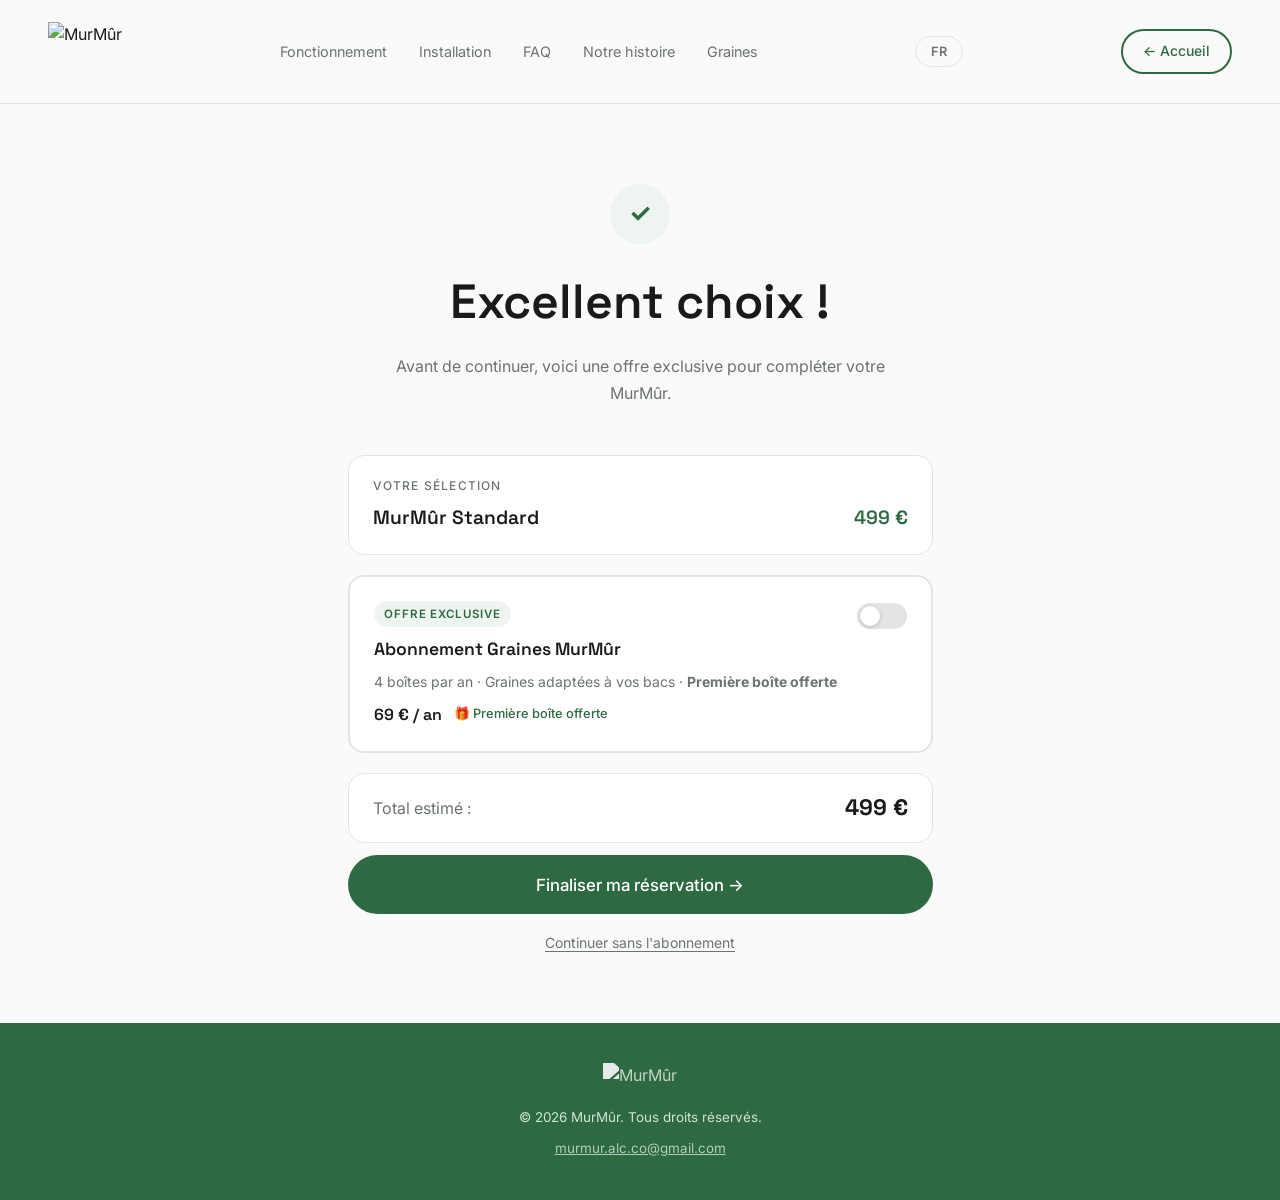
==== commit 9687fb10: "Add installation and FAQ pages, remove FAQ from index, replace Modèles nav with Installation" ====
--- a/acheter.html
+++ b/acheter.html
@@ -54,8 +54,8 @@
     </a>
     <ul class="nav-links">
       <li><a href="index.html#comment"  data-i18n="nav-how">Fonctionnement</a></li>
-      <li><a href="index.html#modeles"  data-i18n="nav-models">Modèles</a></li>
-      <li><a href="index.html#faq"      data-i18n="nav-faq">FAQ</a></li>
+      <li><a href="installation.html" data-i18n="nav-installation">Installation</a></li>
+      <li><a href="faq.html"          data-i18n="nav-faq">FAQ</a></li>
       <li><a href="histoire.html"       data-i18n="nav-story">Notre histoire</a></li>
       <li><a href="graines.html"        data-i18n="nav-seeds">Graines</a></li>
     </ul>
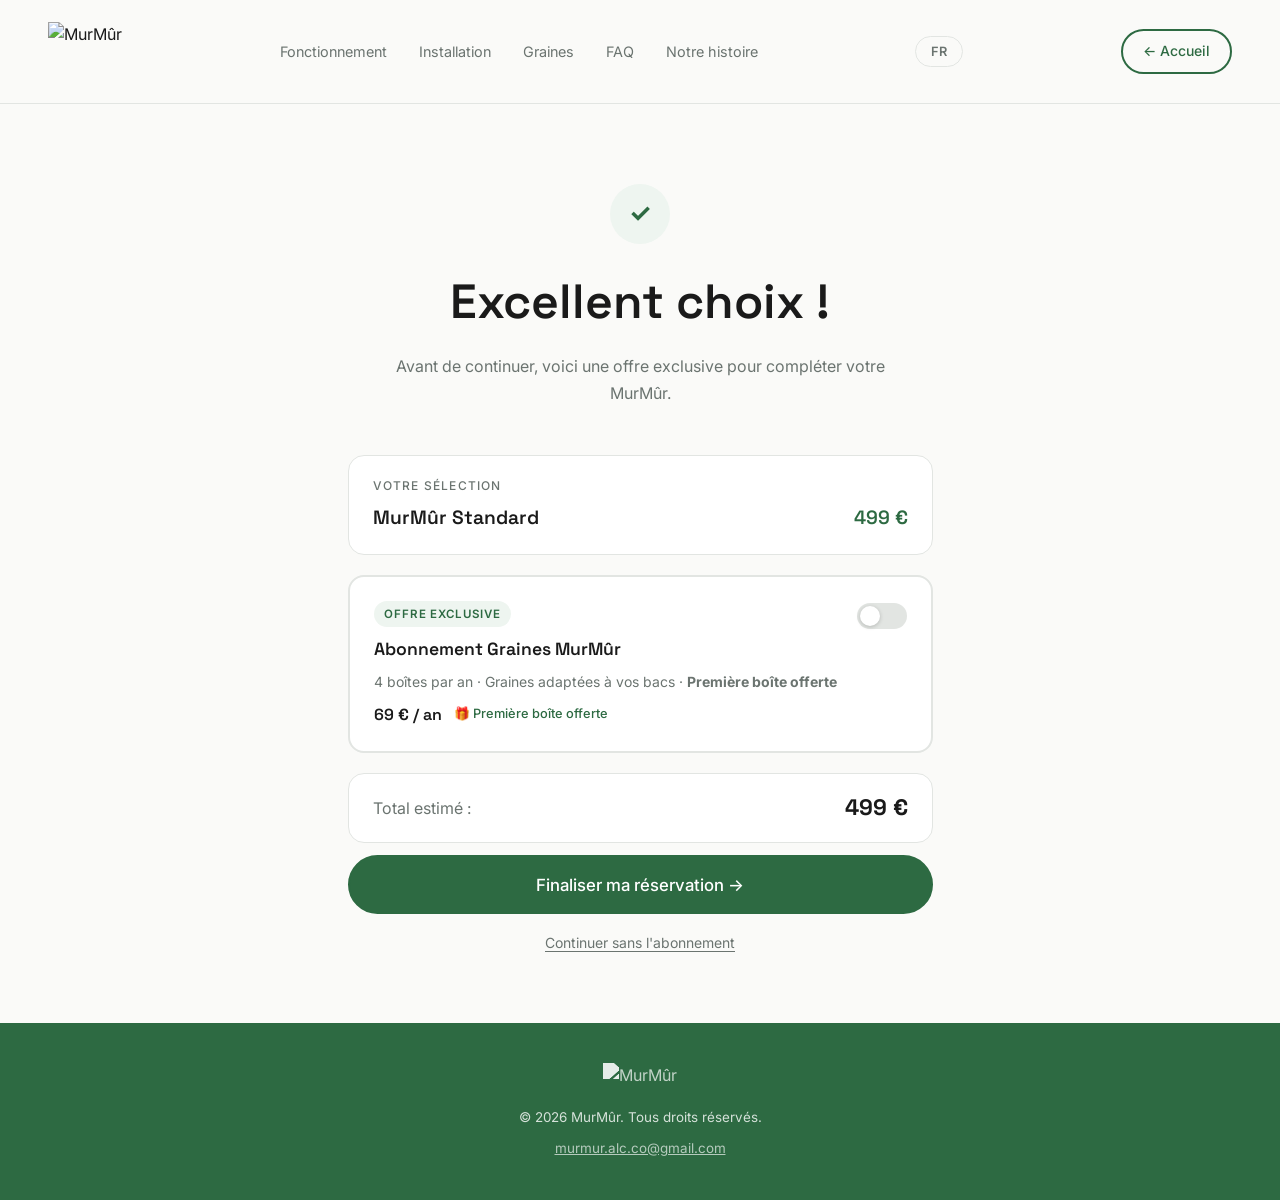
==== commit c7594dcf: "Reorder nav: Graines before FAQ and Notre histoire" ====
--- a/acheter.html
+++ b/acheter.html
@@ -55,9 +55,9 @@
     <ul class="nav-links">
       <li><a href="index.html#comment"  data-i18n="nav-how">Fonctionnement</a></li>
       <li><a href="installation.html" data-i18n="nav-installation">Installation</a></li>
+      <li><a href="graines.html"        data-i18n="nav-seeds">Graines</a></li>
       <li><a href="faq.html"          data-i18n="nav-faq">FAQ</a></li>
       <li><a href="histoire.html"       data-i18n="nav-story">Notre histoire</a></li>
-      <li><a href="graines.html"        data-i18n="nav-seeds">Graines</a></li>
     </ul>
     <button class="lang-toggle" id="lang-toggle" onclick="toggleLang()">EN</button>
     <a href="index.html" class="btn btn-outline btn-sm" data-i18n="nav-back">← Accueil</a>
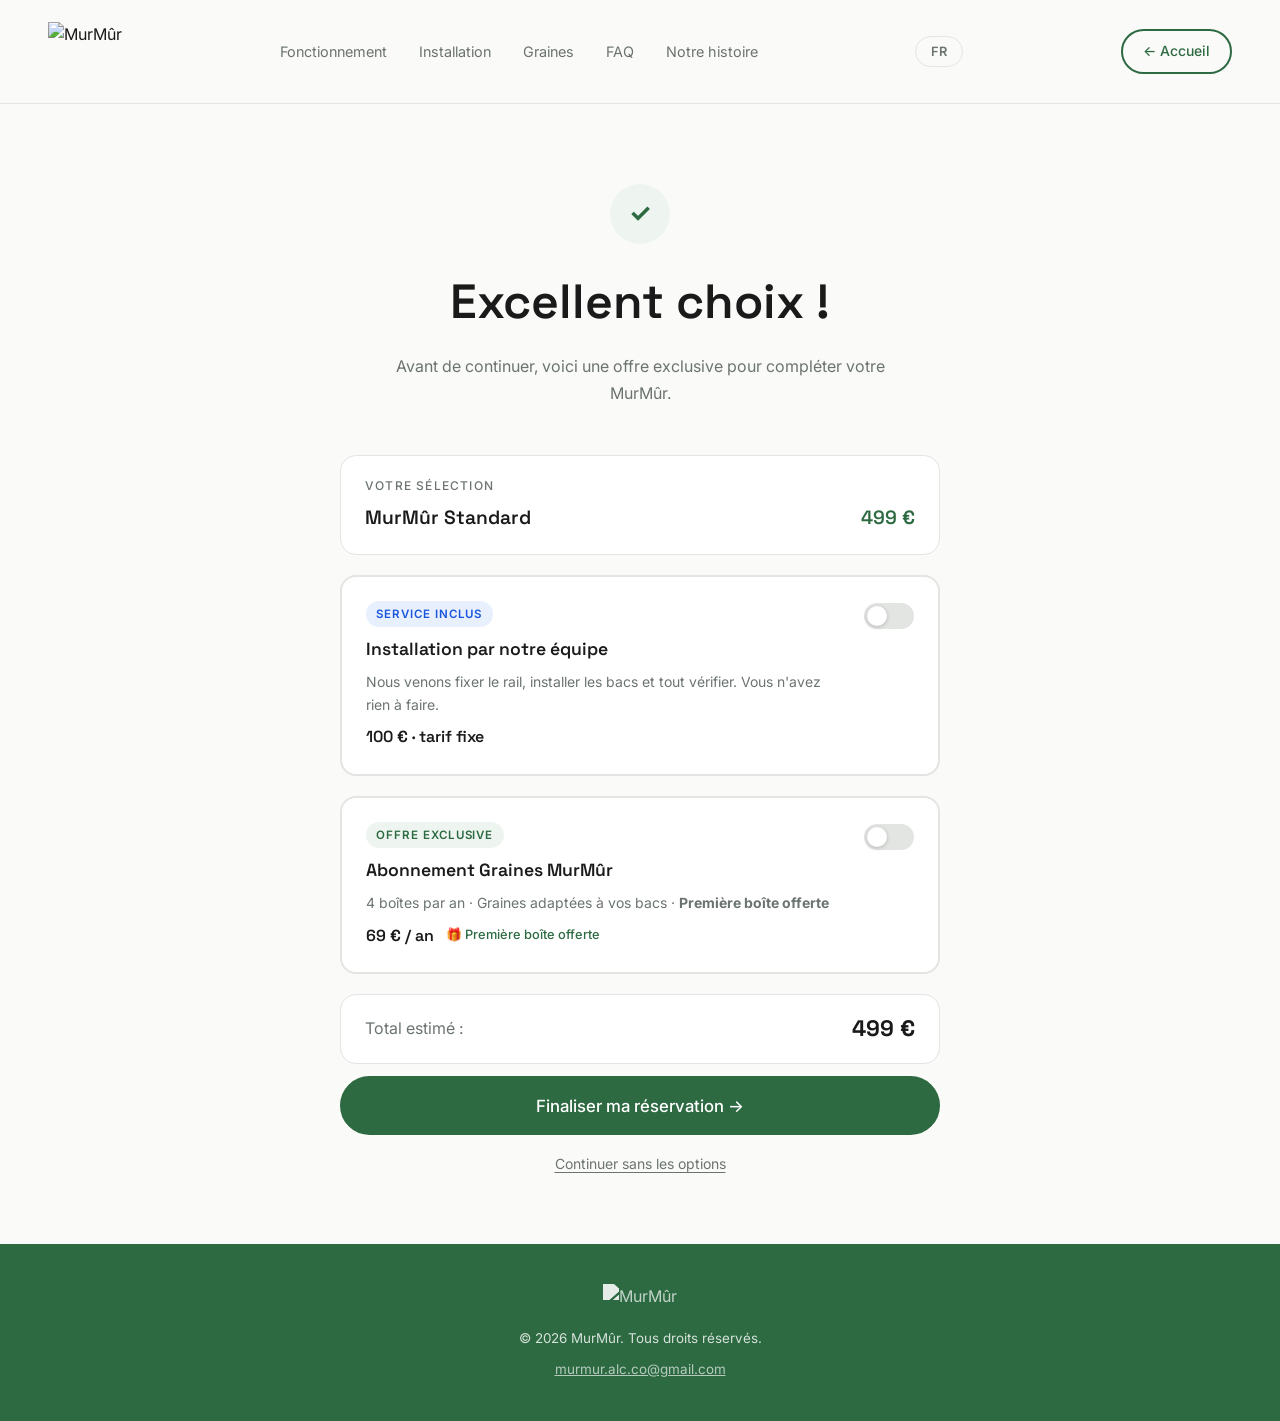
==== commit b1901a60: "Add installation service addon (100€) to upsell flow and installation page" ====
--- a/acheter.html
+++ b/acheter.html
@@ -85,6 +85,24 @@
             </div>
           </div>
 
+          <!-- Addon installation -->
+          <div class="upsell-seeds-card upsell-install-card" id="upsell-install-card">
+            <div class="upsell-seeds-top">
+              <div class="upsell-seeds-info">
+                <div class="upsell-exclusive-badge upsell-install-badge" data-i18n="upsell-install-badge">Service inclus</div>
+                <h3 data-i18n="upsell-install-title">Installation par notre équipe</h3>
+                <p data-i18n="upsell-install-desc">Nous venons fixer le rail, installer les bacs et tout vérifier. Vous n'avez rien à faire.</p>
+                <p class="upsell-seeds-price-tag">
+                  <span data-i18n="upsell-install-price">100 € · tarif fixe</span>
+                </p>
+              </div>
+              <label class="seeds-toggle-label">
+                <input type="checkbox" id="install-addon-toggle" onchange="updateUpsellTotal()">
+                <span class="seeds-toggle-track"></span>
+              </label>
+            </div>
+          </div>
+
           <!-- Addon graines -->
           <div class="upsell-seeds-card" id="upsell-seeds-card">
             <div class="upsell-seeds-top">
@@ -113,8 +131,8 @@
             <button class="btn btn-primary btn-full btn-lg" onclick="proceedToCheckout()" data-i18n="upsell-cta">
               Finaliser ma réservation →
             </button>
-            <button class="upsell-skip-btn" onclick="skipSeeds()" data-i18n="upsell-skip">
-              Continuer sans l'abonnement
+            <button class="upsell-skip-btn" onclick="skipAddons()" data-i18n="upsell-skip">
+              Continuer sans les options
             </button>
           </div>
         </div>
@@ -192,6 +210,7 @@
           <input type="email" name="email"   data-i18n-ph="ph-email"  placeholder="Votre email" required maxlength="120">
           <input type="hidden" name="modele" id="form-modele" value="standard">
           <input type="hidden" name="abonnement_graines" id="form-seeds-addon" value="non">
+          <input type="hidden" name="installation_service" id="form-install-addon" value="non">
           <div class="form-row">
             <select name="habitation">
               <option value=""           data-i18n="hab-label">Type d'habitation</option>
--- a/acheter.css
+++ b/acheter.css
@@ -130,6 +130,16 @@
   padding: 0.25rem 0.65rem;
   border-radius: 100px;
   width: fit-content;
+}
+
+.upsell-install-badge {
+  background: #e8f0fe;
+  color: #1a56db;
+}
+
+.upsell-install-card.selected {
+  border-color: #1a56db;
+  box-shadow: 0 0 0 4px rgba(26,86,219,0.08);
 }
 
 .upsell-seeds-info h3 {
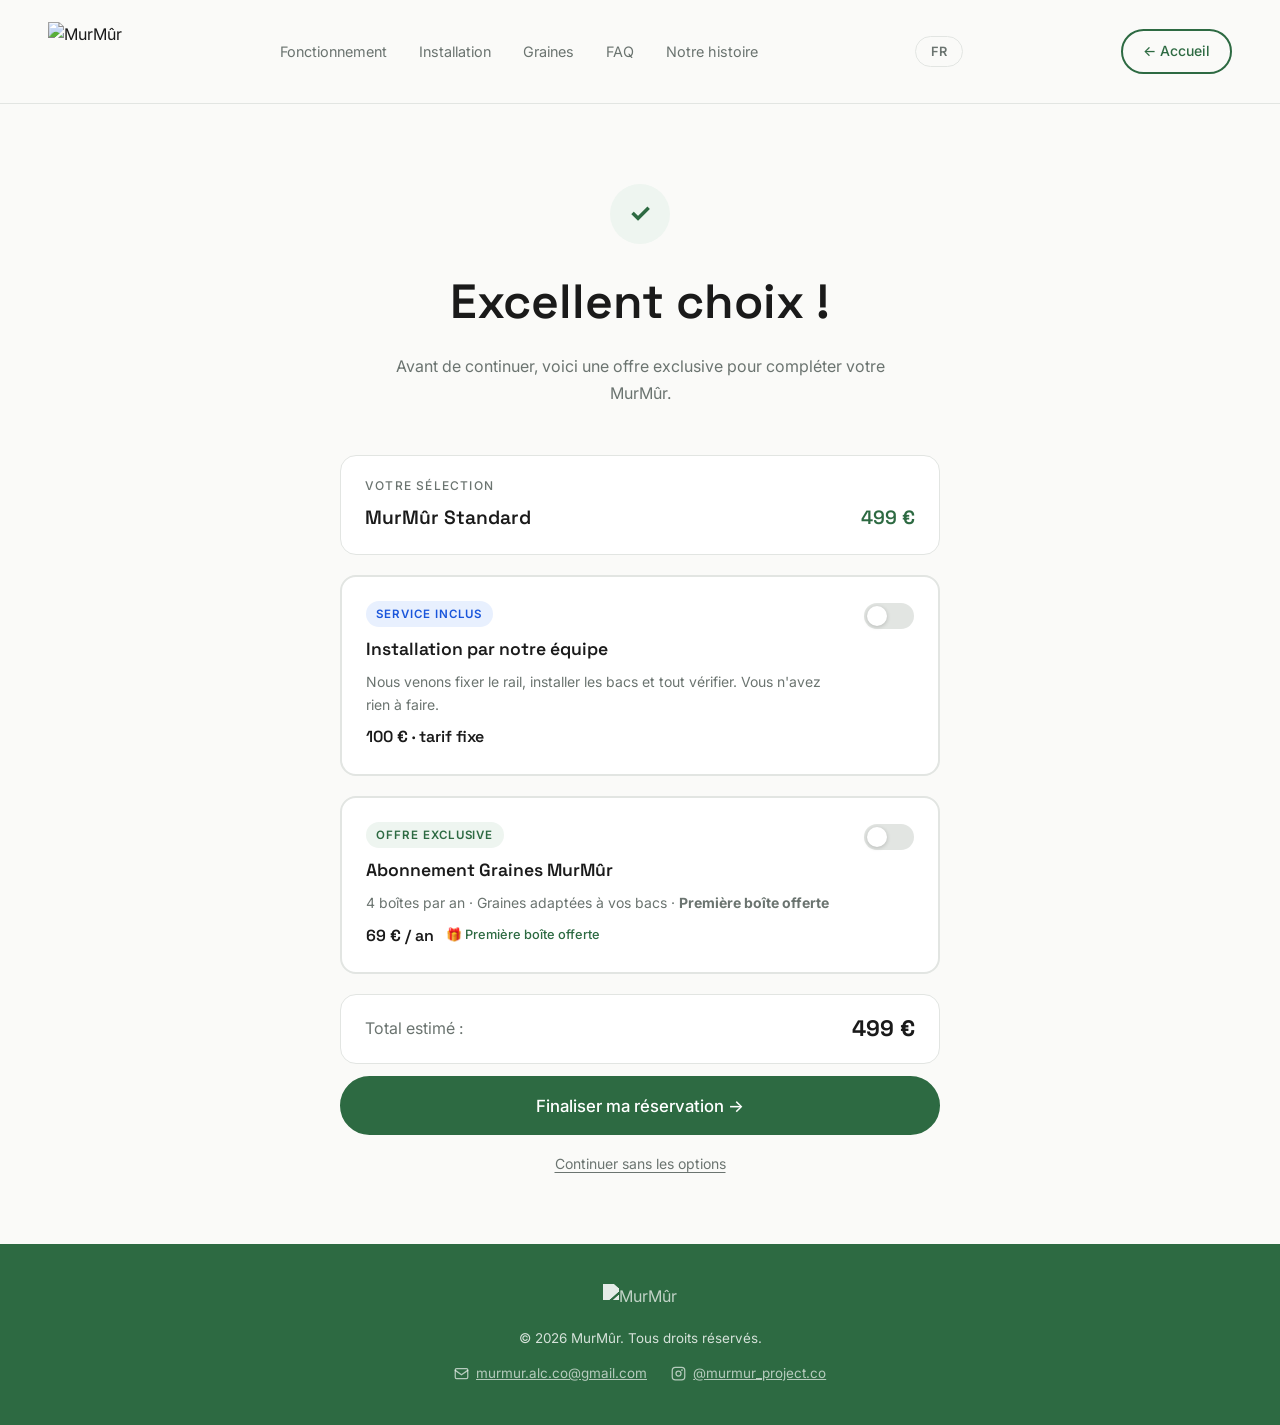
==== commit 4c08ed42: "Add Instagram link in footer alongside email" ====
--- a/acheter.html
+++ b/acheter.html
@@ -255,7 +255,16 @@
     <div class="container footer-inner">
       <img src="https://images.squarespace-cdn.com/content/v1/698b23e59cb1c46717336fae/b6ee5876-8ae8-41de-8cf2-f3beba4ea158/IMG_3227.png?format=300w" alt="MurMûr" class="footer-logo">
       <p data-i18n="footer-rights">© 2026 MurMûr. Tous droits réservés.</p>
-      <p><a href="mailto:murmur.alc.co@gmail.com">murmur.alc.co@gmail.com</a></p>
+      <div class="footer-links">
+        <a href="mailto:murmur.alc.co@gmail.com" class="footer-link">
+          <svg width="15" height="15" viewBox="0 0 24 24" fill="none" stroke="currentColor" stroke-width="2" stroke-linecap="round" stroke-linejoin="round"><rect x="2" y="4" width="20" height="16" rx="2"/><path d="m2 7 10 7 10-7"/></svg>
+          murmur.alc.co@gmail.com
+        </a>
+        <a href="https://www.instagram.com/murmur_project.co" class="footer-link" target="_blank" rel="noopener">
+          <svg width="15" height="15" viewBox="0 0 24 24" fill="none" stroke="currentColor" stroke-width="2" stroke-linecap="round" stroke-linejoin="round"><rect x="2" y="2" width="20" height="20" rx="5"/><circle cx="12" cy="12" r="4"/><circle cx="17.5" cy="6.5" r="0.5" fill="currentColor"/></svg>
+          @murmur_project.co
+        </a>
+      </div>
     </div>
   </footer>
 
--- a/murmur.css
+++ b/murmur.css
@@ -746,6 +746,24 @@
 .footer-inner p { font-size: 0.84rem; }
 .footer-inner a { color: rgba(255,255,255,0.65); text-decoration: underline; }
 .footer-inner a:hover { color: white; }
+.footer-links {
+  display: flex;
+  gap: 1.5rem;
+  justify-content: center;
+  flex-wrap: wrap;
+  margin-top: 0.25rem;
+}
+.footer-link {
+  display: inline-flex;
+  align-items: center;
+  gap: 0.45rem;
+  font-size: 0.84rem;
+  color: rgba(255,255,255,0.65);
+  text-decoration: none;
+  transition: color 0.2s;
+}
+.footer-link:hover { color: white; }
+.footer-link svg { flex-shrink: 0; }
 
 /* === CTA FINALE === */
 .cta-finale {
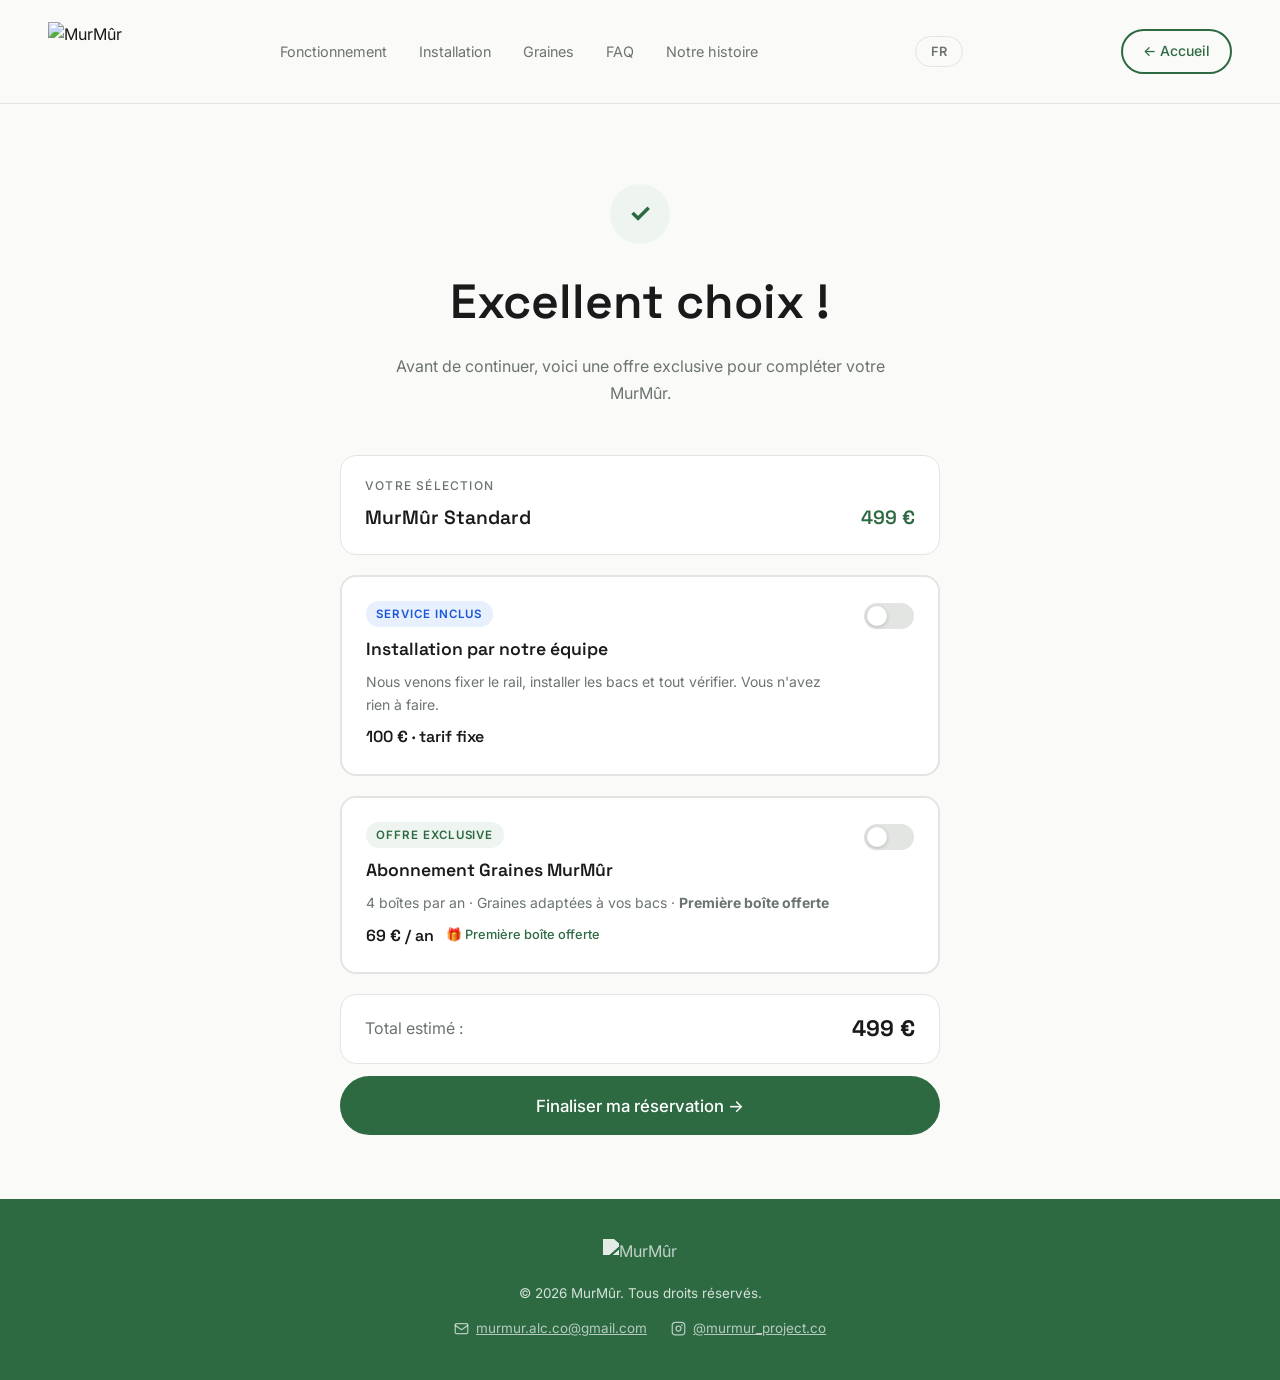
==== commit 32a17976: "Remove skip addons btn, fix CTAs to model selector, fix mobile hero, fix FAQ CTA" ====
--- a/acheter.html
+++ b/acheter.html
@@ -131,9 +131,6 @@
             <button class="btn btn-primary btn-full btn-lg" onclick="proceedToCheckout()" data-i18n="upsell-cta">
               Finaliser ma réservation →
             </button>
-            <button class="upsell-skip-btn" onclick="skipAddons()" data-i18n="upsell-skip">
-              Continuer sans les options
-            </button>
           </div>
         </div>
       </div>
@@ -227,7 +224,7 @@
           <textarea name="message" data-i18n-ph="ph-message" placeholder="Un commentaire ou une question ? (optionnel)" rows="3" maxlength="1000"></textarea>
           <div class="waitlist-counter">
             <span class="waitlist-dot"></span>
-            <span><strong id="waitlist-count">11</strong> <span data-i18n="waitlist-text">personnes déjà en file d'attente</span></span>
+            <span><strong id="waitlist-count">14</strong> <span data-i18n="waitlist-text">personnes déjà en file d'attente</span></span>
           </div>
           <button type="submit" class="btn btn-primary btn-full btn-lg" id="btn-reserve" data-i18n="form-btn">
             Réserver ma place — être contacté par email
--- a/murmur.css
+++ b/murmur.css
@@ -882,10 +882,12 @@
 
   .hero {
     grid-template-columns: 1fr;
+    height: auto;
     min-height: auto;
+    max-height: none;
   }
   .hero-text { padding: 3rem 1.5rem 2rem; }
-  .hero-visual { height: 340px; }
+  .hero-visual { height: 280px; }
 
   .description { padding: 3rem 1.5rem; }
 
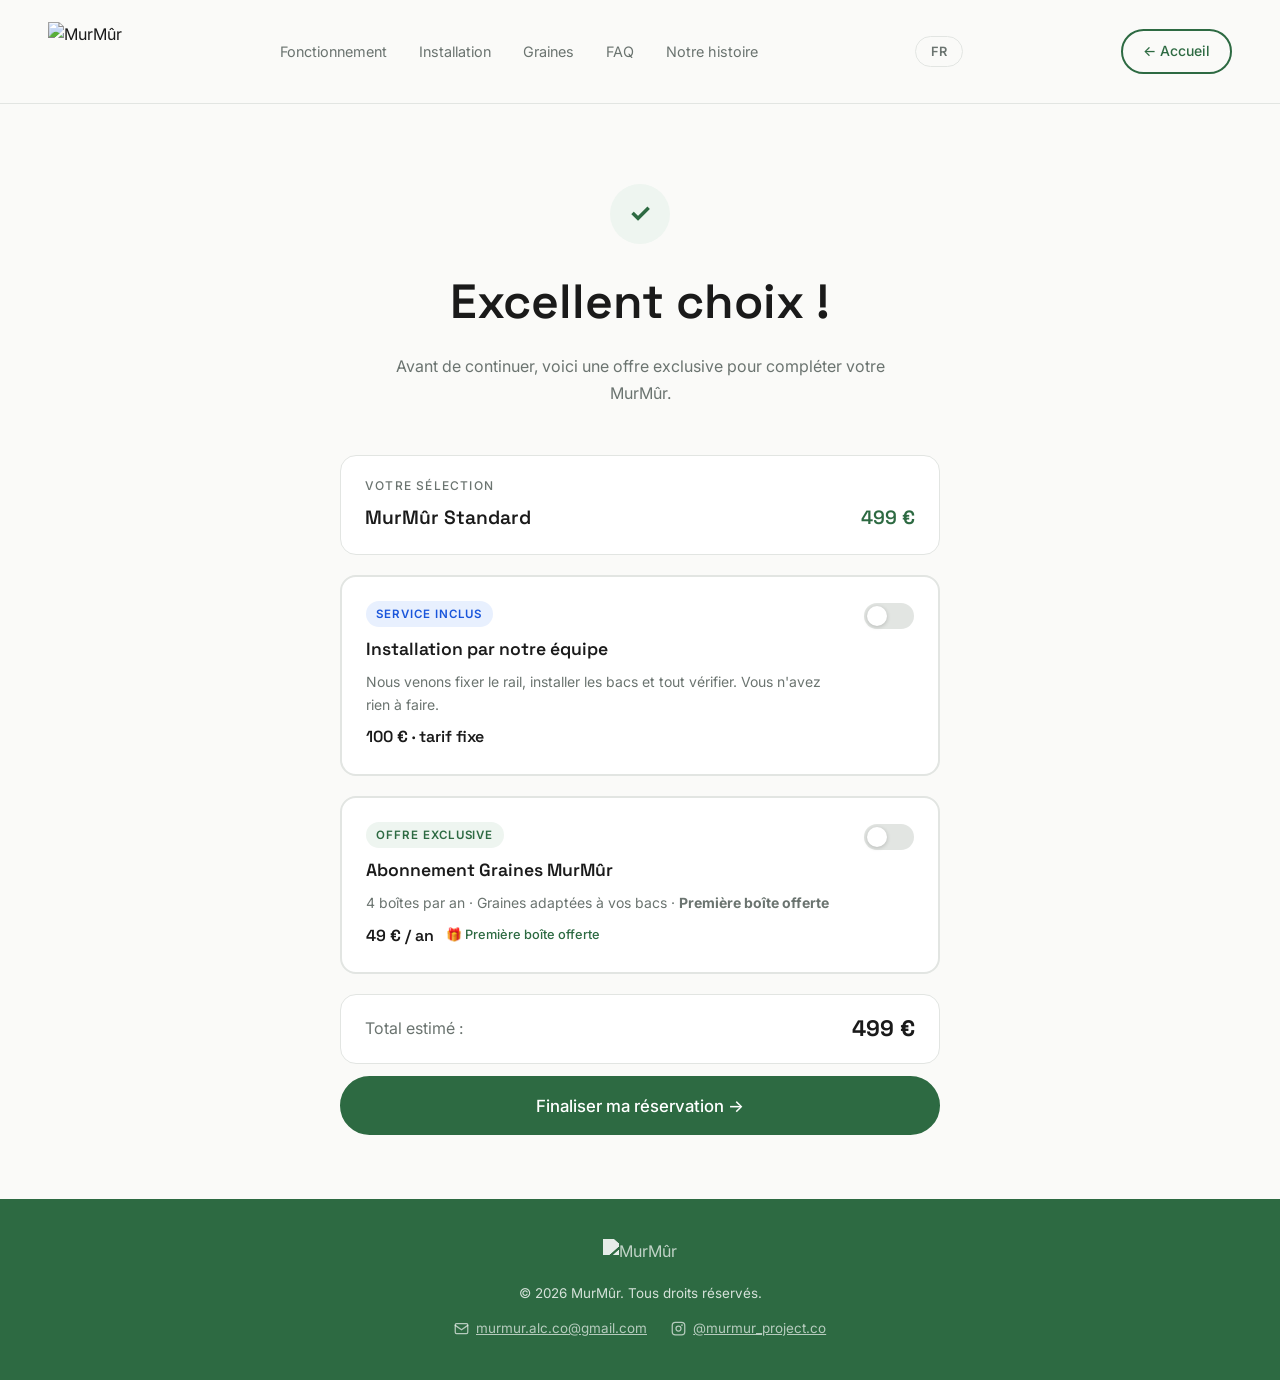
==== commit 5183bede: "Remove winter box, drop seeds price to 49€ everywhere" ====
--- a/acheter.html
+++ b/acheter.html
@@ -111,7 +111,7 @@
                 <h3 data-i18n="upsell-seeds-title">Abonnement Graines MurMûr</h3>
                 <p data-i18n="upsell-seeds-desc">4 boîtes par an · Graines adaptées à vos bacs · <strong>Première boîte offerte</strong></p>
                 <p class="upsell-seeds-price-tag">
-                  <span data-i18n="upsell-seeds-price">69 € / an</span>
+                  <span data-i18n="upsell-seeds-price">49 € / an</span>
                   <span class="upsell-first-free" data-i18n="upsell-first-free">🎁 Première boîte offerte</span>
                 </p>
               </div>
